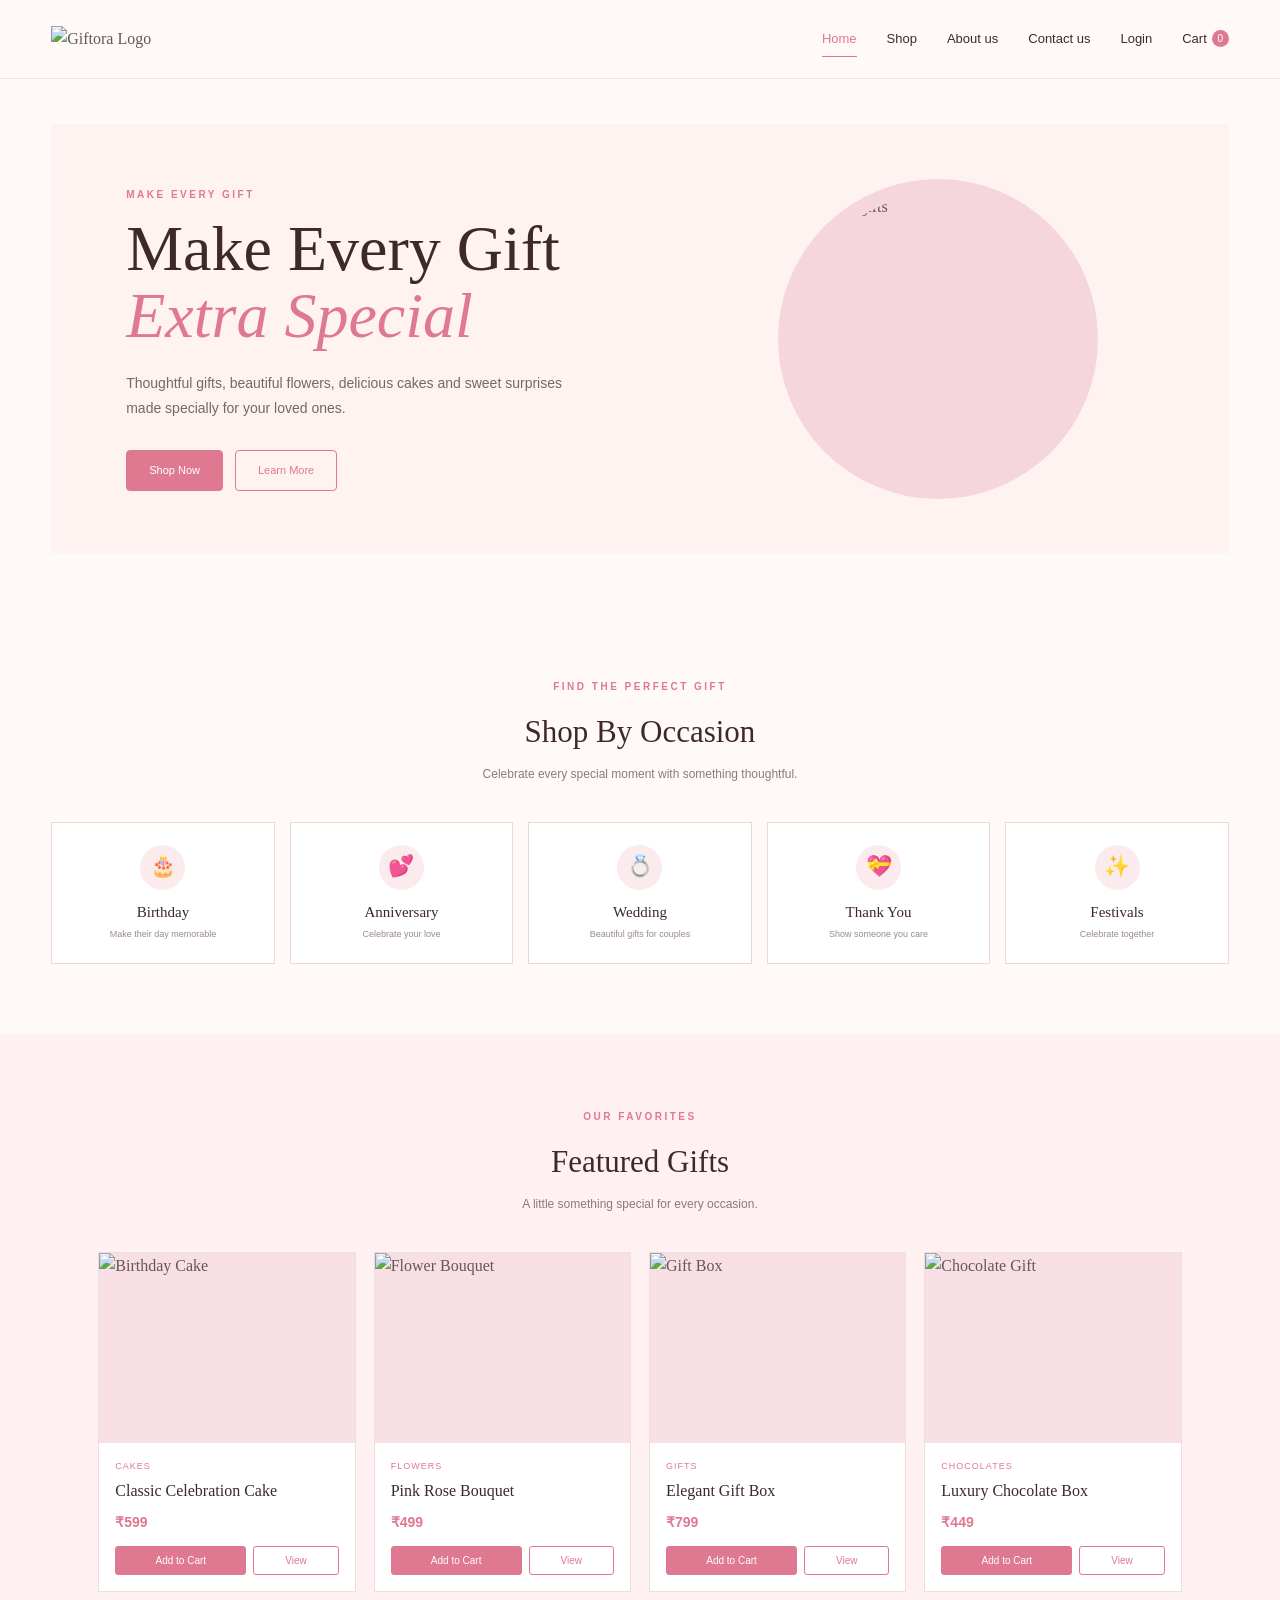
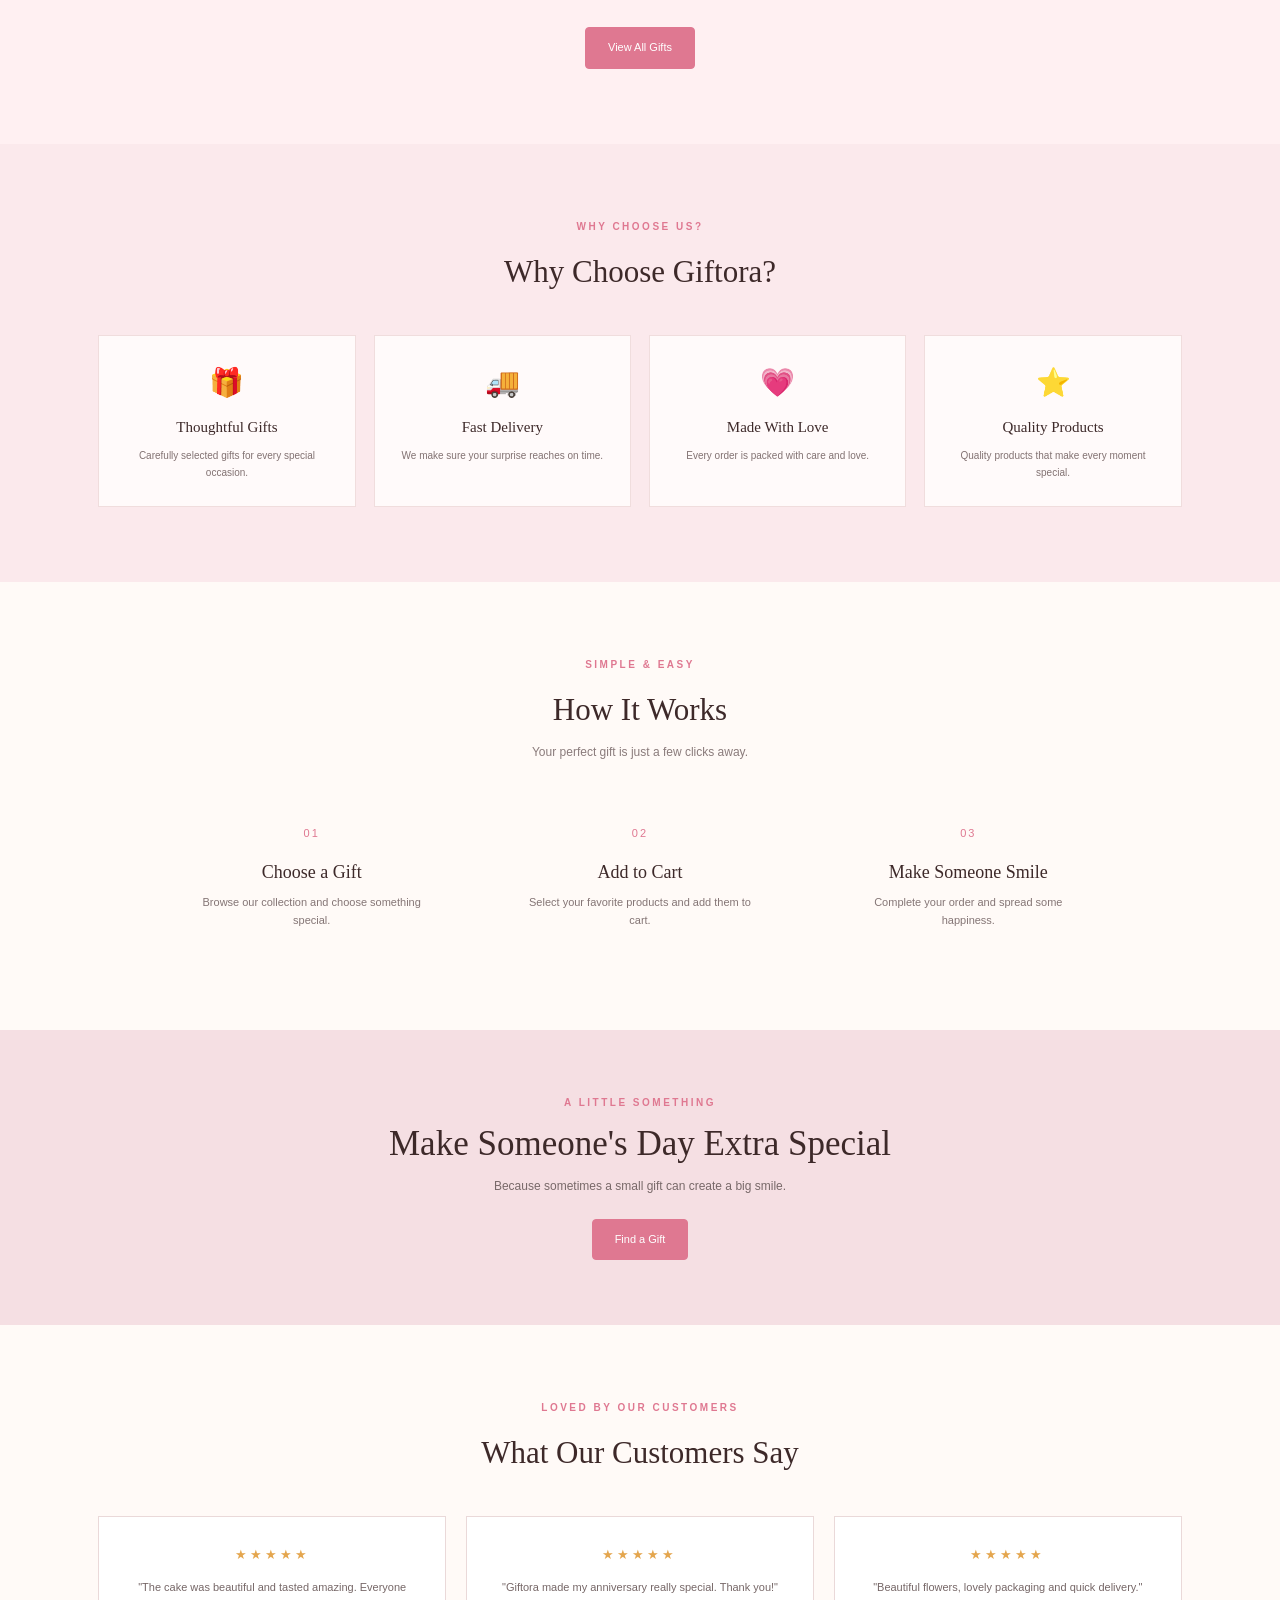
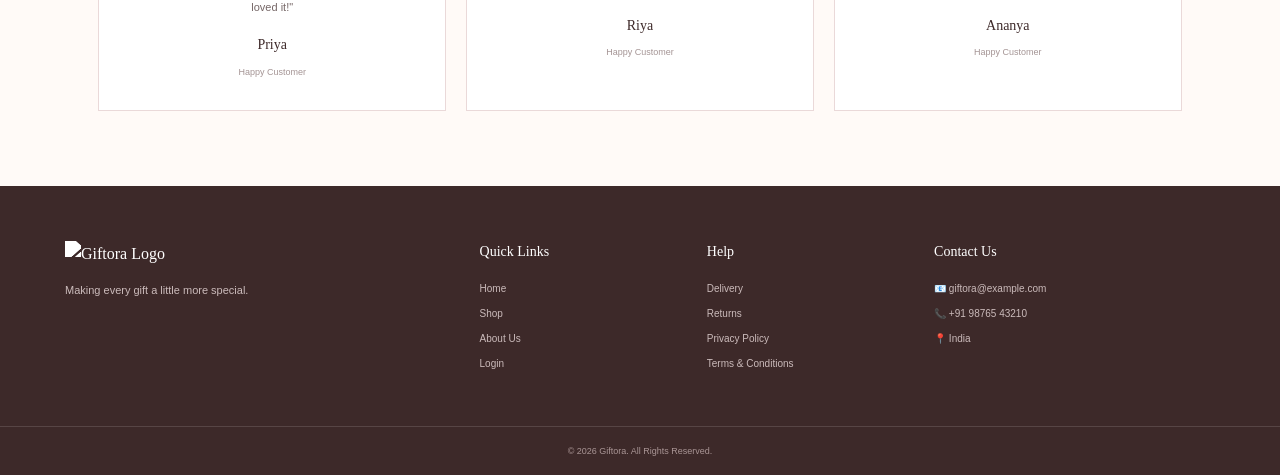
==== index.html @ 04ba8bd1 "Add files via upload" ====
<!DOCTYPE html>
<html lang="en">

<head>

    <meta charset="UTF-8">

    <meta name="viewport"
          content="width=device-width, initial-scale=1.0">

    <title>Giftora | Make Every Gift Extra Special</title>

   <link rel="stylesheet" href="style.css">


</head>


<body>


    <!-- =========================
         NAVIGATION BAR
    ========================== -->

    <header class="navbar">

        <div class="nav-container">

            <!-- LOGO -->
            <a href="index.html" class="logo">
                <img src="images/logo.png"
                     alt="Giftora Logo">
            </a>


            <!-- NAVIGATION LINKS -->

            <nav class="nav-links">

                <a href="index.html" class="active">
                    Home
                </a>

                <a href="products.html">
                    Shop
                </a>

                <a href="about.html">
                    About us
                </a>

                <a href="contact.html">
                    Contact us 
                </a>

                <a href="login.html">
                    Login
                </a>

                <a href="cart.html" class="cart-link">
                    Cart
                    <span id="cart-count">0</span>
                </a>

            </nav>


            <!-- MOBILE MENU BUTTON -->

            <button class="menu-btn"
                    id="menu-btn"
                    aria-label="Open menu">

                ☰

            </button>

        </div>

    </header>



    <!-- =========================
         HERO SECTION
    ========================== -->

    <main>


        <section class="hero">

            <div class="hero-container">


                <!-- LEFT CONTENT -->

                <div class="hero-content">

                    <p class="eyebrow">
                        MAKE EVERY GIFT
                    </p>

                    <h1>
                        Make Every Gift
                        <br>
                        <span>Extra Special</span>
                    </h1>

                    <p class="hero-description">

                        Thoughtful gifts, beautiful flowers,
                        delicious cakes and sweet surprises
                        made specially for your loved ones.

                    </p>


                    <div class="hero-buttons">

                        <a href="products.html"
                           class="primary-btn">

                            Shop Now

                        </a>

                        <a href="about.html"
                           class="secondary-btn">

                            Learn More

                        </a>

                    </div>

                </div>



                <!-- RIGHT HERO IMAGE -->

                <div class="hero-image">

                    <div class="hero-circle">

                        <img src="images/gift.jpg"
                             alt="Giftora gifts">

                    </div>

                </div>


            </div>

        </section>



        <!-- =========================
             SHOP BY OCCASION
        ========================== -->

        <section class="occasion-section">

            <div class="section-heading">

                <p class="eyebrow">
                    FIND THE PERFECT GIFT
                </p>

                <h2>
                    Shop By Occasion
                </h2>

                <p>
                    Celebrate every special moment
                    with something thoughtful.
                </p>

            </div>


            <div class="occasion-grid">


                <!-- BIRTHDAY -->

                <a href="products.html?category=birthday"
                   class="occasion-card">

                    <div class="occasion-icon">
                        🎂
                    </div>

                    <h3>
                        Birthday
                    </h3>

                    <p>
                        Make their day memorable
                    </p>

                </a>



                <!-- ANNIVERSARY -->

                <a href="products.html?category=anniversary"
                   class="occasion-card">

                    <div class="occasion-icon">
                        💕
                    </div>

                    <h3>
                        Anniversary
                    </h3>

                    <p>
                        Celebrate your love
                    </p>

                </a>



                <!-- WEDDING -->

                <a href="products.html?category=wedding"
                   class="occasion-card">

                    <div class="occasion-icon">
                        💍
                    </div>

                    <h3>
                        Wedding
                    </h3>

                    <p>
                        Beautiful gifts for couples
                    </p>

                </a>



                <!-- THANK YOU -->

                <a href="products.html?category=thankyou"
                   class="occasion-card">

                    <div class="occasion-icon">
                        💝
                    </div>

                    <h3>
                        Thank You
                    </h3>

                    <p>
                        Show someone you care
                    </p>

                </a>



                <!-- FESTIVAL -->

                <a href="products.html?category=festival"
                   class="occasion-card">

                    <div class="occasion-icon">
                        ✨
                    </div>

                    <h3>
                        Festivals
                    </h3>

                    <p>
                        Celebrate together
                    </p>

                </a>


            </div>

        </section>



        <!-- =========================
             FEATURED GIFTS
        ========================== -->

        <section class="featured-section">


            <div class="section-heading">

                <p class="eyebrow">
                    OUR FAVORITES
                </p>

                <h2>
                    Featured Gifts
                </h2>

                <p>
                    A little something special
                    for every occasion.
                </p>

            </div>



            <div class="product-grid">


                <!-- PRODUCT 1 -->

                <div class="product-card">

                    <div class="product-image">

                        <img src="images/cake.jpg"
                             alt="Birthday Cake">

                    </div>


                    <div class="product-info">

                        <p class="product-category">
                            Cakes
                        </p>

                        <h3>
                            Classic Celebration Cake
                        </h3>

                        <p class="product-price">
                            ₹599
                        </p>


                        <div class="product-actions">

                            <button
                                class="add-cart-btn"
                                onclick="addToCart(1)">

                                Add to Cart

                            </button>

                            <a
                                href="product-details.html?id=1"
                                class="view-btn">

                                View

                            </a>

                        </div>

                    </div>

                </div>



                <!-- PRODUCT 2 -->

                <div class="product-card">

                    <div class="product-image">

                        <img src="images/flower.jpg"
                             alt="Flower Bouquet">

                    </div>


                    <div class="product-info">

                        <p class="product-category">
                            Flowers
                        </p>

                        <h3>
                            Pink Rose Bouquet
                        </h3>

                        <p class="product-price">
                            ₹499
                        </p>


                        <div class="product-actions">

                            <button
                                class="add-cart-btn"
                                onclick="addToCart(2)">

                                Add to Cart

                            </button>

                            <a
                                href="product-details.html?id=2"
                                class="view-btn">

                                View

                            </a>

                        </div>

                    </div>

                </div>



                <!-- PRODUCT 3 -->

                <div class="product-card">

                    <div class="product-image">

                        <img src="images/gift.jpg"
                             alt="Gift Box">

                    </div>


                    <div class="product-info">

                        <p class="product-category">
                            Gifts
                        </p>

                        <h3>
                            Elegant Gift Box
                        </h3>

                        <p class="product-price">
                            ₹799
                        </p>


                        <div class="product-actions">

                            <button
                                class="add-cart-btn"
                                onclick="addToCart(3)">

                                Add to Cart

                            </button>

                            <a
                                href="product-details.html?id=3"
                                class="view-btn">

                                View

                            </a>

                        </div>

                    </div>

                </div>



                <!-- PRODUCT 4 -->

                <div class="product-card">

                    <div class="product-image">

                        <img src="images/chocolate.jpg"
                             alt="Chocolate Gift">

                    </div>


                    <div class="product-info">

                        <p class="product-category">
                            Chocolates
                        </p>

                        <h3>
                            Luxury Chocolate Box
                        </h3>

                        <p class="product-price">
                            ₹449
                        </p>


                        <div class="product-actions">

                            <button
                                class="add-cart-btn"
                                onclick="addToCart(4)">

                                Add to Cart

                            </button>

                            <a
                                href="product-details.html?id=4"
                                class="view-btn">

                                View

                            </a>

                        </div>

                    </div>

                </div>


            </div>


            <div class="section-button">

                <a href="products.html"
                   class="primary-btn">

                    View All Gifts

                </a>

            </div>


        </section>



        <!-- =========================
             WHY CHOOSE GIFTORA
        ========================== -->

        <section class="why-section">


            <div class="section-heading">

                <p class="eyebrow">
                    WHY CHOOSE US?
                </p>

                <h2>
                    Why Choose Giftora?
                </h2>

            </div>



            <div class="why-grid">


                <div class="why-card">

                    <div class="why-icon">
                        🎁
                    </div>

                    <h3>
                        Thoughtful Gifts
                    </h3>

                    <p>
                        Carefully selected gifts
                        for every special occasion.
                    </p>

                </div>



                <div class="why-card">

                    <div class="why-icon">
                        🚚
                    </div>

                    <h3>
                        Fast Delivery
                    </h3>

                    <p>
                        We make sure your surprise
                        reaches on time.
                    </p>

                </div>



                <div class="why-card">

                    <div class="why-icon">
                        💗
                    </div>

                    <h3>
                        Made With Love
                    </h3>

                    <p>
                        Every order is packed
                        with care and love.
                    </p>

                </div>



                <div class="why-card">

                    <div class="why-icon">
                        ⭐
                    </div>

                    <h3>
                        Quality Products
                    </h3>

                    <p>
                        Quality products that
                        make every moment special.
                    </p>

                </div>


            </div>

        </section>



        <!-- =========================
             HOW IT WORKS
        ========================== -->

        <section class="how-section">


            <div class="section-heading">

                <p class="eyebrow">
                    SIMPLE & EASY
                </p>

                <h2>
                    How It Works
                </h2>

                <p>
                    Your perfect gift is just
                    a few clicks away.
                </p>

            </div>



            <div class="how-grid">


                <div class="how-card">

                    <span class="step-number">
                        01
                    </span>

                    <h3>
                        Choose a Gift
                    </h3>

                    <p>
                        Browse our collection
                        and choose something special.
                    </p>

                </div>



                <div class="how-card">

                    <span class="step-number">
                        02
                    </span>

                    <h3>
                        Add to Cart
                    </h3>

                    <p>
                        Select your favorite
                        products and add them to cart.
                    </p>

                </div>



                <div class="how-card">

                    <span class="step-number">
                        03
                    </span>

                    <h3>
                        Make Someone Smile
                    </h3>

                    <p>
                        Complete your order
                        and spread some happiness.
                    </p>

                </div>


            </div>

        </section>



        <!-- =========================
             SPECIAL BANNER
        ========================== -->

        <section class="special-section">

            <div class="special-content">

                <p class="eyebrow">
                    A LITTLE SOMETHING
                </p>

                <h2>
                    Make Someone's Day
                    Extra Special
                </h2>

                <p>
                    Because sometimes a small gift
                    can create a big smile.
                </p>

                <a href="products.html"
                   class="primary-btn">

                    Find a Gift

                </a>

            </div>

        </section>



        <!-- =========================
             CUSTOMER LOVE
        ========================== -->

        <section class="reviews-section">


            <div class="section-heading">

                <p class="eyebrow">
                    LOVED BY OUR CUSTOMERS
                </p>

                <h2>
                    What Our Customers Say
                </h2>

            </div>



            <div class="review-grid">


                <div class="review-card">

                    <div class="stars">
                        ★★★★★
                    </div>

                    <p>
                        "The cake was beautiful and
                        tasted amazing. Everyone loved it!"
                    </p>

                    <h4>
                        Priya
                    </h4>

                    <span>
                        Happy Customer
                    </span>

                </div>



                <div class="review-card">

                    <div class="stars">
                        ★★★★★
                    </div>

                    <p>
                        "Giftora made my anniversary
                        really special. Thank you!"
                    </p>

                    <h4>
                        Riya
                    </h4>

                    <span>
                        Happy Customer
                    </span>

                </div>



                <div class="review-card">

                    <div class="stars">
                        ★★★★★
                    </div>

                    <p>
                        "Beautiful flowers, lovely
                        packaging and quick delivery."
                    </p>

                    <h4>
                        Ananya
                    </h4>

                    <span>
                        Happy Customer
                    </span>

                </div>


            </div>

        </section>


    </main>



    <!-- =========================
         FOOTER
    ========================== -->

    <footer>

        <div class="footer-container">


            <div class="footer-brand">

                <img src="images/logo.png"
                     alt="Giftora Logo">

                <p>
                    Making every gift a little
                    more special.
                </p>

            </div>



            <div class="footer-column">

                <h3>
                    Quick Links
                </h3>

                <a href="index.html">
                    Home
                </a>

                <a href="products.html">
                    Shop
                </a>

                <a href="about.html">
                    About Us
                </a>

                <a href="login.html">
                    Login
                </a>

            </div>



            <div class="footer-column">

                <h3>
                    Help
                </h3>

                <a href="#">
                    Delivery
                </a>

                <a href="#">
                    Returns
                </a>

                <a href="#">
                    Privacy Policy
                </a>

                <a href="#">
                    Terms & Conditions
                </a>

            </div>



            <div class="footer-column">

                <h3>
                    Contact Us
                </h3>

                <p>
                    📧 giftora@example.com
                </p>

                <p>
                    📞 +91 98765 43210
                </p>

                <p>
                    📍 India
                </p>

            </div>


        </div>



        <div class="footer-bottom">

            <p>
                © 2026 Giftora. All Rights Reserved.
            </p>

        </div>

    </footer>



    <!-- JAVASCRIPT -->

    <script src="script.js"></script>


</body>

</html>
---- style.css ----
* {
margin: 0;
padding: 0;
box-sizing: border-box;
}
:root {
--cream: #fffaf7;
--light-pink: #fcebed;
--soft-pink: #f7dfe4;
--pink: #df7891;
--dark-pink: #c85f79;
--brown: #3d2929;
--text: #665757;
--white: #ffffff;
--border: #ead9d9;
}
html {
scroll-behavior: smooth;
}
body {
font-family: Georgia, "Times New Roman", serif;
background: var(--cream);
color: var(--text);
line-height: 1.6;
}
a {
text-decoration: none;
color: inherit;
}
button,
input {
font-family: inherit;
}
img {
max-width: 100%;
display: block;
}
.navbar {
width: 100%;
background: rgba(255, 250, 247, 0.98);
border-bottom: 1px solid #eee1df;
position: sticky;
top: 0;
z-index: 1000;
}
.nav-container {
width: 92%;
max-width: 1200px;
min-height: 78px;
margin: auto;
display: flex;
align-items: center;
justify-content: space-between;
}
.logo {
display: flex;
align-items: center;
width: 125px;
}
.logo img {
width: 125px;
height: auto;
object-fit: contain;
}
.nav-links {
display: flex;
align-items: center;
gap: 30px;
}
.nav-links a {
font-family: Arial, sans-serif;
font-size: 13px;
color: var(--brown);
position: relative;
transition: 0.3s ease;
}
.nav-links a:hover {
color: var(--pink);
}
.nav-links a.active {
color: var(--pink);
}
.nav-links a.active::after {
content: "";
position: absolute;
width: 100%;
height: 1px;
background: var(--pink);
bottom: -8px;
left: 0;
}
.cart-link {
display: flex;
align-items: center;
gap: 5px;
}
#cart-count {
background: var(--pink);
color: white;
font-family: Arial, sans-serif;
font-size: 10px;
min-width: 17px;
height: 17px;
border-radius: 50%;
display: flex;
align-items: center;
justify-content: center;
}
.menu-btn {
display: none;
border: none;
background: transparent;
font-size: 25px;
cursor: pointer;
color: var(--brown);
}
.hero {
background: var(--cream);
padding: 45px 0 55px;
}
.hero-container {
width: 92%;
max-width: 1200px;
min-height: 430px;
margin: auto;
background: #fff3f1;
display: flex;
align-items: center;
justify-content: space-between;
padding: 45px 75px;
overflow: hidden;
}
.hero-content {
width: 52%;
}
.eyebrow {
font-family: Arial, sans-serif;
color: var(--pink);
font-size: 10px;
letter-spacing: 2.5px;
font-weight: 600;
margin-bottom: 12px;
}
.hero h1 {
font-size: clamp(40px, 5vw, 65px);
line-height: 1.05;
color: var(--brown);
font-weight: 500;
margin-bottom: 22px;
}
.hero h1 span {
color: var(--pink);
font-style: italic;
}
.hero-description {
font-family: Arial, sans-serif;
font-size: 14px;
line-height: 1.8;
color: #776767;
max-width: 470px;
margin-bottom: 28px;
}
.hero-buttons {
display: flex;
align-items: center;
gap: 12px;
}
.primary-btn {
display: inline-flex;
align-items: center;
justify-content: center;
background: var(--pink);
color: white;
font-family: Arial, sans-serif;
font-size: 11px;
padding: 11px 22px;
border-radius: 4px;
border: 1px solid var(--pink);
transition: 0.3s ease;
}
.primary-btn:hover {
background: var(--dark-pink);
border-color: var(--dark-pink);
transform: translateY(-2px);
}
.secondary-btn {
display: inline-flex;
align-items: center;
justify-content: center;
color: var(--pink);
font-family: Arial, sans-serif;
font-size: 11px;
padding: 11px 22px;
border: 1px solid var(--pink);
border-radius: 4px;
transition: 0.3s ease;
}
.secondary-btn:hover {
background: var(--pink);
color: white;
}
.hero-image {
    width: 42%;
    display: flex;
    justify-content: center;
    align-items: center;
}

.hero-circle {
    width: 320px;
    height: 320px;
    background: #f5d6dc;
    border-radius: 50%;
    padding: 15px;
    overflow: hidden;

    display: flex;
    justify-content: center;
    align-items: center;
}

.hero-circle img {
    width: 100%;
    height: 100%;
    object-fit: cover;
    object-position: center;
    border-radius: 50%;
    display: block;
}
.section-heading {
text-align: center;
margin-bottom: 38px;
}
.section-heading h2 {
font-size: 31px;
color: var(--brown);
font-weight: 500;
margin-bottom: 8px;
}
.section-heading > p:last-child {
font-family: Arial, sans-serif;
font-size: 12px;
color: #8a7b7b;
}
.occasion-section {
width: 92%;
max-width: 1200px;
margin: auto;
padding: 70px 0;
}
.occasion-grid {
display: grid;
grid-template-columns: repeat(5, 1fr);
gap: 15px;
}
.occasion-card {
background: white;
border: 1px solid var(--border);
min-height: 135px;
padding: 22px 12px;
text-align: center;
transition: 0.3s ease;
}
.occasion-card:hover {
transform: translateY(-5px);
box-shadow: 0 10px 25px rgba(80, 40, 40, 0.08);
}
.occasion-icon {
width: 45px;
height: 45px;
margin: auto auto 10px;
border-radius: 50%;
background: var(--light-pink);
display: flex;
align-items: center;
justify-content: center;
font-size: 21px;
}
.occasion-card h3 {
font-size: 15px;
font-weight: 500;
color: var(--brown);
margin-bottom: 3px;
}
.occasion-card p {
font-family: Arial, sans-serif;
font-size: 9px;
color: #998989;
}
.featured-section {
background: #fff0f2;
padding: 75px 4%;
}
.product-grid {
width: 92%;
max-width: 1200px;
margin: auto;
display: grid;
grid-template-columns: repeat(4, 1fr);
gap: 18px;
}
.product-card {
background: white;
border: 1px solid #eedede;
overflow: hidden;
transition: 0.3s ease;
}
.product-card:hover {
transform: translateY(-5px);
box-shadow: 0 12px 30px rgba(70, 30, 30, 0.08);
}
.product-image {
height: 190px;
background: #f8dfe4;
display: flex;
align-items: center;
justify-content: center;
overflow: hidden;
}
.product-image img {
width: 100%;
height: 100%;
object-fit: cover;
transition: 0.4s ease;
}
.product-card:hover .product-image img {
transform: scale(1.04);
}
.product-info {
padding: 16px;
}
.product-category {
font-family: Arial, sans-serif;
color: var(--pink);
font-size: 9px;
text-transform: uppercase;
letter-spacing: 1px;
margin-bottom: 5px;
}
.product-info h3 {
color: var(--brown);
font-size: 16px;
font-weight: 500;
margin-bottom: 7px;
}
.product-price {
color: var(--pink);
font-family: Arial, sans-serif;
font-weight: bold;
font-size: 14px;
margin-bottom: 13px;
}
.product-actions {
display: flex;
gap: 7px;
}
.add-cart-btn {
flex: 1;
background: var(--pink);
color: white;
border: 1px solid var(--pink);
padding: 8px 5px;
font-family: Arial, sans-serif;
font-size: 10px;
cursor: pointer;
border-radius: 3px;
transition: 0.3s ease;
}
.add-cart-btn:hover {
background: var(--dark-pink);
}
.view-btn {
display: flex;
align-items: center;
justify-content: center;
flex: 0.7;
color: var(--pink);
border: 1px solid var(--pink);
font-family: Arial, sans-serif;
font-size: 10px;
border-radius: 3px;
}
.view-btn:hover {
background: var(--pink);
color: white;
}
.section-button {
text-align: center;
margin-top: 35px;
}
.why-section {
padding: 75px 4%;
background: #fbe9ec;
}
.why-grid {
width: 92%;
max-width: 1100px;
margin: auto;
display: grid;
grid-template-columns: repeat(4, 1fr);
gap: 18px;
}
.why-card {
background: #fffafa;
padding: 25px 18px;
text-align: center;
border: 1px solid #f0dddd;
}
.why-icon {
font-size: 28px;
margin-bottom: 10px;
}
.why-card h3 {
color: var(--brown);
font-size: 15px;
font-weight: 500;
margin-bottom: 8px;
}
.why-card p {
font-family: Arial, sans-serif;
font-size: 10px;
line-height: 1.7;
color: #827272;
}
.how-section {
padding: 75px 4%;
background: var(--cream);
}
.how-grid {
width: 90%;
max-width: 950px;
margin: auto;
display: grid;
grid-template-columns: repeat(3, 1fr);
gap: 35px;
}
.how-card {
position: relative;
text-align: center;
padding: 25px;
}
.step-number {
display: block;
font-family: Arial, sans-serif;
font-size: 11px;
color: var(--pink);
letter-spacing: 2px;
margin-bottom: 15px;
}
.how-card h3 {
font-size: 18px;
color: var(--brown);
font-weight: 500;
margin-bottom: 8px;
}
.how-card p {
font-family: Arial, sans-serif;
font-size: 11px;
color: #847575;
}
.special-section {
background: #f5dfe3;
padding: 65px 20px;
text-align: center;
}
.special-content {
max-width: 650px;
margin: auto;
}
.special-section h2 {
color: var(--brown);
font-size: 35px;
line-height: 1.2;
font-weight: 500;
margin-bottom: 12px;
}
.special-section p:not(.eyebrow) {
font-family: Arial, sans-serif;
font-size: 12px;
color: #786969;
margin-bottom: 23px;
}
.reviews-section {
background: var(--cream);
padding: 75px 4%;
}
.review-grid {
width: 92%;
max-width: 1100px;
margin: auto;
display: grid;
grid-template-columns: repeat(3, 1fr);
gap: 20px;
}
.review-card {
background: white;
border: 1px solid var(--border);
padding: 28px;
text-align: center;
}
.stars {
color: #e4a64e;
font-size: 13px;
letter-spacing: 3px;
margin-bottom: 12px;
}
.review-card > p {
font-family: Arial, sans-serif;
font-size: 11px;
color: #766767;
line-height: 1.8;
margin-bottom: 17px;
}
.review-card h4 {
color: var(--brown);
font-size: 14px;
font-weight: 500;
}
.review-card span {
font-family: Arial, sans-serif;
font-size: 9px;
color: #a49494;
}
footer {
background: var(--brown);
color: white;
padding-top: 55px;
}
.footer-container {
width: 92%;
max-width: 1150px;
margin: auto;
display: grid;
grid-template-columns: 2fr 1fr 1fr 1.5fr;
gap: 40px;
padding-bottom: 45px;
}
.footer-brand {
display: flex;
flex-direction: column;
align-items: flex-start;
}
.footer-brand img {
width: 130px;
height: auto;
max-height: 65px;
object-fit: contain;
display: block;
margin-bottom: 15px;
opacity: 1;
filter: brightness(0) invert(1);
}
.footer-brand p {
font-family: Arial, sans-serif;
color: #cbbbbb;
font-size: 11px;
max-width: 230px;
}
.footer-column h3 {
font-size: 14px;
font-weight: 500;
margin-bottom: 17px;
}
.footer-column a,
.footer-column p {
display: block;
font-family: Arial, sans-serif;
font-size: 10px;
color: #cbbbbb;
margin-bottom: 9px;
transition: 0.3s ease;
}
.footer-column a:hover {
color: white;
}
.footer-bottom {
border-top: 1px solid #574545;
text-align: center;
padding: 17px;
}
.footer-bottom p {
font-family: Arial, sans-serif;
font-size: 9px;
color: #a99595;
}
.page-header {
background: #fbe8eb;
text-align: center;
padding: 65px 20px;
}
.page-header h1 {
font-size: 40px;
color: var(--brown);
font-weight: 500;
margin: 8px 0;
}
.page-header > p:last-child {
font-family: Arial, sans-serif;
font-size: 11px;
color: #847474;
}
.products-page {
width: 92%;
max-width: 1200px;
margin: auto;
padding: 65px 0;
}
.filters {
text-align: center;
margin-bottom: 40px;
}
.filter-btn {
background: transparent;
color: var(--brown);
border: 1px solid #e4cccc;
padding: 9px 20px;
margin: 4px;
border-radius: 20px;
font-family: Arial, sans-serif;
font-size: 10px;
cursor: pointer;
transition: 0.3s ease;
}
.filter-btn:hover,
.filter-btn.active-filter {
background: var(--pink);
color: white;
border-color: var(--pink);
}
.details-container {
width: 92%;
max-width: 1100px;
min-height: 620px;
margin: auto;
padding: 80px 0;
display: flex;
align-items: center;
gap: 70px;
}
.details-image {
width: 50%;
height: 450px;
background: #f7dfe4;
display: flex;
align-items: center;
justify-content: center;
overflow: hidden;
}
.details-image img {
width: 100%;
height: 100%;
object-fit: cover;
}
.details-content {
flex: 1;
}
.details-content h1 {
color: var(--brown);
font-size: 40px;
font-weight: 500;
margin: 8px 0 15px;
}
.details-content .product-price {
font-size: 22px;
}
.details-description {
font-family: Arial, sans-serif;
font-size: 13px;
color: #766767;
line-height: 1.8;
margin: 20px 0 25px;
}
.quantity {
width: 60px;
height: 40px;
border: 1px solid #decaca;
text-align: center;
margin-right: 8px;
}
.about-story {
width: 90%;
max-width: 1100px;
margin: 80px auto;
display: grid;
grid-template-columns: 1fr 1fr;
gap: 70px;
align-items: center;
}
.about-image {
width: 100%;
height: 480px;
overflow: hidden;
border-radius: 25px;
background: var(--soft-pink);
}
.about-image img {
width: 100%;
height: 100%;
object-fit: cover;
display: block;
}
.about-content {
padding: 10px;
}
.about-content h2 {
font-size: 42px;
line-height: 1.2;
color: var(--brown);
margin-bottom: 25px;
}
.about-content p:not(.eyebrow) {
margin-bottom: 18px;
font-size: 16px;
color: var(--text);
}
.about-content .primary-btn {
display: inline-block;
margin-top: 15px;
padding: 13px 25px;
background: var(--pink);
color: var(--white);
text-decoration: none;
border-radius: 25px;
transition: 0.3s ease;
}
.about-content .primary-btn:hover {
background: var(--dark-pink);
transform: translateY(-2px);
}
.about-values {
padding: 80px 5%;
background: var(--light-pink);
}
.about-values .section-heading {
text-align: center;
max-width: 650px;
margin: 0 auto 50px;
}
.about-values .section-heading h2 {
color: var(--brown);
font-size: 38px;
margin-bottom: 12px;
}
.about-values .section-heading > p:last-child {
color: var(--text);
}
.values-grid {
width: 100%;
max-width: 1100px;
margin: auto;
display: grid;
grid-template-columns: repeat(4, 1fr);
gap: 22px;
}
.value-card {
background: var(--white);
padding: 35px 22px;
text-align: center;
border-radius: 20px;
border: 1px solid var(--border);
transition: 0.3s ease;
}
.value-card:hover {
transform: translateY(-7px);
box-shadow: 0 12px 30px rgba(61, 41, 41, 0.08);
}
.value-icon {
width: 65px;
height: 65px;
margin: 0 auto 20px;
display: flex;
align-items: center;
justify-content: center;
border-radius: 50%;
background: var(--soft-pink);
color: var(--dark-pink);
font-size: 24px;
}
.value-card h3 {
color: var(--brown);
font-size: 20px;
margin-bottom: 12px;
}
.value-card p {
font-family: Arial, sans-serif;
color: var(--text);
font-size: 13px;
line-height: 1.7;
}
.about-highlight {
width: 90%;
max-width: 1100px;
margin: 90px auto;
display: grid;
grid-template-columns: 1.4fr 0.8fr;
gap: 60px;
align-items: center;
}
.highlight-content .eyebrow {
margin-bottom: 10px;
}
.highlight-content h2 {
color: var(--brown);
font-size: 40px;
line-height: 1.25;
margin-bottom: 20px;
}
.highlight-content > p:not(.eyebrow) {
max-width: 600px;
margin-bottom: 25px;
}
.highlight-points {
display: grid;
grid-template-columns: 1fr 1fr;
gap: 15px;
}
.highlight-point {
display: flex;
align-items: center;
gap: 10px;
color: var(--text);
font-size: 14px;
}
.highlight-point i {
width: 24px;
height: 24px;
display: flex;
align-items: center;
justify-content: center;
border-radius: 50%;
background: var(--pink);
color: white;
font-size: 11px;
}
.highlight-box {
background: var(--light-pink);
padding: 50px 35px;
text-align: center;
border-radius: 25px;
border: 1px solid var(--border);
}
.highlight-box > i {
font-size: 45px;
color: var(--pink);
margin-bottom: 20px;
}
.highlight-box h3 {
color: var(--brown);
font-size: 25px;
margin-bottom: 12px;
}
.highlight-box p {
font-size: 14px;
margin-bottom: 25px;
}
.highlight-box .secondary-btn {
display: inline-block;
padding: 12px 28px;
border: 1px solid var(--pink);
border-radius: 25px;
color: var(--dark-pink);
text-decoration: none;
transition: 0.3s ease;
}
.highlight-box .secondary-btn:hover {
background: var(--pink);
color: var(--white);
}
@media (max-width: 900px) {
.about-story {
grid-template-columns: 1fr;
gap: 40px;
}
.about-image {
height: 400px;
}
.values-grid {
grid-template-columns: repeat(2, 1fr);
}
.about-highlight {
grid-template-columns: 1fr;
gap: 40px;
}
}
@media (max-width: 600px) {
.about-story {
width: 92%;
margin: 50px auto;
}
.about-image {
height: 300px;
}
.about-content h2 {
font-size: 32px;
}
.about-values {
padding: 60px 5%;
}
.about-values .section-heading h2 {
font-size: 30px;
}
.values-grid {
grid-template-columns: 1fr;
}
.about-highlight {
width: 92%;
margin: 60px auto;
}
.highlight-content h2 {
font-size: 30px;
}
.highlight-points {
grid-template-columns: 1fr;
}
.highlight-box {
padding: 40px 25px;
}
}
.login-page {
min-height: 100vh;
background: #fffaf7;
display: flex;
align-items: center;
justify-content: center;
padding: 40px 20px;
}
.login-container {
width: 100%;
display: flex;
justify-content: center;
align-items: center;
}
.login-card {
width: 100%;
max-width: 570px;
min-height: 470px;
background: #ffffff;
border-radius: 10px;
padding: 55px 70px 50px;
box-shadow:
0 5px 25px rgba(61, 41, 41, 0.04);
}
.login-logo {
display: flex;
justify-content: center;
align-items: center;
margin-bottom: 55px;
text-decoration: none;
}
.login-logo img {
width: 145px;
height: auto;
display: block;
object-fit: contain;
}
.login-field {
display: grid;
grid-template-columns: 80px 15px 1fr;
align-items: center;
margin-bottom: 22px;
}
.login-field label {
font-family: Arial, sans-serif;
font-size: 14px;
color: #3d2929;
}
.login-field > span {
font-family: Arial, sans-serif;
font-size: 14px;
color: #665757;
text-align: center;
}
.login-field input {
width: 100%;
height: 34px;
border: none;
outline: none;
background: #e4e4e4;
padding: 7px 10px;
font-family: Arial, sans-serif;
font-size: 11px;
color: #665757;
}
.login-field input::placeholder {
color: #b7b7b7;
}
.login-field input:focus {
background: #dddddd;
box-shadow:
0 0 0 1px #df7891;
}
.forgot-password {
text-align: right;
margin-top: -8px;
margin-bottom: 18px;
padding-right: 15px;
}
.forgot-password a {
font-family: Arial, sans-serif;
font-size: 10px;
color: #665757;
text-decoration: none;
}
.forgot-password a:hover {
color: #df7891;
}
.login-btn {
display: block;
width: 80px;
height: 28px;
margin: 0 auto;
border: none;
border-radius: 20px;
background: #df7891;
color: #ffffff;
font-family: Arial, sans-serif;
font-size: 10px;
cursor: pointer;
transition: 0.3s ease;
}
.login-btn:hover {
background: #c85f79;
transform: translateY(-1px);
}
.register-text {
text-align: center;
margin-top: 25px;
font-family: Arial, sans-serif;
font-size: 9px;
color: #8a7a7a;
line-height: 1.5;
}
.register-text p {
margin: 0;
}
.register-text a {
color: #665757;
text-decoration: none;
}
.register-text a:hover {
color: #df7891;
}
.login-message {
display: none;
text-align: center;
margin-top: 18px;
font-family: Arial, sans-serif;
font-size: 11px;
}
@media (max-width: 600px) {
.login-page {
padding: 25px 15px;
}
.login-card {
max-width: 100%;
padding: 45px 30px 40px;
min-height: auto;
}
.login-logo {
margin-bottom: 40px;
}
.login-logo img {
width: 125px;
}
.login-field {
grid-template-columns: 70px 12px 1fr;
margin-bottom: 20px;
}
.login-field label {
font-size: 13px;
}
.forgot-password {
padding-right: 5px;
}
}
.cart-navbar {
width: 100%;
min-height: 60px;
background: #ffffff;
display: flex;
align-items: center;
justify-content: space-between;
padding: 8px 6%;
border-bottom: 1px solid #f1e7e7;
}
.cart-logo {
display: flex;
align-items: center;
}
.cart-logo img {
width: 95px;
height: auto;
display: block;
}
.cart-navbar nav {
display: flex;
align-items: center;
gap: 24px;
}
.cart-navbar nav a {
font-family: Arial, sans-serif;
font-size: 10px;
color: #3d2929;
text-decoration: none;
transition: 0.2s ease;
}
.cart-navbar nav a:hover {
color: #df7891;
}
.cart-title {
text-align: center;
background: #fffaf7;
padding: 25px 20px 18px;
}
.cart-title h1 {
color: #3d2929;
font-size: 25px;
font-weight: 500;
margin-bottom: 2px;
}
.cart-title p {
font-family: Arial, sans-serif;
font-size: 9px;
color: #8a7777;
}
.cart-area {
width: 100%;
background: #fcebed;
padding: 20px 7% 35px;
display: grid;
grid-template-columns: 1.35fr 0.65fr;
gap: 25px;
align-items: start;
}
.cart-items-section > h2,
.summary-section > h2 {
color: #3d2929;
font-size: 17px;
font-weight: 500;
margin-bottom: 12px;
}
.figma-cart-box {
background: #ffffff;
border-radius: 8px;
padding: 20px 15px;
min-height: 195px;
}
.figma-cart-item {
width: 100%;
display: flex;
align-items: center;
gap: 15px;
padding: 0 5px 15px;
margin-bottom: 15px;
border-bottom: 1px solid #f0e5e5;
}
.figma-cart-item:last-child {
border-bottom: none;
margin-bottom: 0;
padding-bottom: 0;
}
.figma-product-image {
width: 70px;
height: 60px;
flex-shrink: 0;
background: #fcebed;
border-radius: 6px;
overflow: hidden;
display: flex;
align-items: center;
justify-content: center;
}
.figma-product-image img {
width: 100%;
height: 100%;
object-fit: cover;
display: block;
}
.figma-product-info {
flex: 1;
}
.figma-product-info h3 {
font-size: 11px;
color: #3d2929;
font-weight: 500;
margin-bottom: 2px;
}
.figma-product-info > p {
font-family: Arial, sans-serif;
font-size: 10px;
color: #3d2929;
margin-bottom: 5px;
}
.quantity {
display: flex;
align-items: center;
gap: 5px;
font-family: Arial, sans-serif;
font-size: 8px;
color: #665757;
}
.quantity button {
width: 16px;
height: 16px;
padding: 0;
border: 1px solid #e6cccc;
background: #ffffff;
color: #665757;
border-radius: 2px;
cursor: pointer;
font-size: 10px;
line-height: 14px;
}
.quantity button:hover {
background: #fcebed;
border-color: #df7891;
}
.quantity-number {
min-width: 12px;
text-align: center;
font-size: 9px;
}
.remove-item {
display: block;
margin-top: 5px;
border: none;
background: transparent;
color: #c85f79;
font-family: Arial, sans-serif;
font-size: 7px;
padding: 0;
cursor: pointer;
text-decoration: underline;
}
.remove-item:hover {
color: #9f4059;
}
.figma-empty-cart {
display: none;
background: #ffffff;
border-radius: 8px;
padding: 50px 20px;
text-align: center;
}
.figma-empty-cart p {
font-family: Arial, sans-serif;
font-size: 12px;
color: #665757;
margin-bottom: 12px;
}
.figma-empty-cart a {
display: inline-block;
padding: 7px 16px;
background: #df7891;
color: #ffffff;
border-radius: 15px;
font-family: Arial, sans-serif;
font-size: 9px;
text-decoration: none;
}
.summary-box {
background: #ffffff;
border-radius: 8px;
padding: 28px 25px;
min-height: 195px;
}
.figma-summary-row {
display: flex;
justify-content: space-between;
align-items: center;
margin-bottom: 16px;
font-family: Arial, sans-serif;
font-size: 10px;
color: #3d2929;
}
.figma-summary-row span:last-child {
font-weight: 500;
}
.summary-box hr {
border: none;
border-top: 1px solid #ead9d9;
margin: 15px 0;
}
.figma-total-row {
display: flex;
justify-content: space-between;
align-items: center;
font-family: Arial, sans-serif;
font-size: 11px;
color: #3d2929;
margin-bottom: 25px;
}
.figma-total-row span:last-child {
font-weight: bold;
}
.figma-checkout-btn {
display: block;
width: 105px;
min-height: 32px;
margin: 0 auto;
border: none;
border-radius: 18px;
background: #df7891;
color: #ffffff;
font-family: Arial, sans-serif;
font-size: 8px;
line-height: 1.2;
cursor: pointer;
transition: 0.3s ease;
}
.figma-checkout-btn:hover {
background: #c85f79;
transform: translateY(-1px);
}
.figma-checkout-details {
width: 100%;
background: #fffaf7;
padding: 25px 20px 35px;
text-align: center;
}
.figma-checkout-details h2 {
color: #3d2929;
font-size: 18px;
font-weight: 500;
margin-bottom: 20px;
}
#checkoutForm {
width: 100%;
max-width: 450px;
margin: 0 auto;
}
.checkout-field {
display: grid;
grid-template-columns: 145px 1fr;
align-items: center;
gap: 15px;
margin-bottom: 12px;
text-align: left;
}
.checkout-field label {
font-family: Arial, sans-serif;
font-size: 9px;
color: #3d2929;
}
.checkout-field input {
width: 100%;
height: 26px;
border: none;
outline: none;
background: #dddddd;
padding: 5px 8px;
font-family: Arial, sans-serif;
font-size: 9px;
color: #665757;
}
.checkout-field input:focus {
background: #d5d5d5;
box-shadow: 0 0 0 1px #df7891;
}
.payment-method {
text-align: left;
margin-top: 25px;
margin-left: 160px;
font-family: Arial, sans-serif;
font-size: 9px;
color: #3d2929;
}
.payment-method > p {
margin-bottom: 5px;
font-weight: 500;
}
.payment-method label {
display: block;
margin-bottom: 4px;
cursor: pointer;
}
.payment-method input {
margin-right: 5px;
accent-color: #df7891;
}
.figma-checkout-details .place-order-btn {
display: block;
width: 80px;
height: 27px;
margin: 20px auto 0;
border: none;
border-radius: 15px;
background: #df7891;
color: #ffffff;
font-family: Arial, sans-serif;
font-size: 8px;
cursor: pointer;
transition: 0.3s ease;
}
.figma-checkout-details .place-order-btn:hover {
background: #c85f79;
transform: translateY(-1px);
}
.order-message {
display: none;
margin-top: 12px;
font-family: Arial, sans-serif;
font-size: 10px;
color: #c85f79;
}
@media (max-width: 800px) {
.cart-navbar {
padding: 10px 5%;
}
.cart-navbar nav {
gap: 12px;
}
.cart-navbar nav a {
font-size: 9px;
}
.cart-area {
grid-template-columns: 1fr;
padding: 25px 5%;
}
.summary-section {
width: 100%;
}
}
@media (max-width: 600px) {
.cart-navbar {
min-height: 55px;
padding: 8px 4%;
}
.cart-logo img {
width: 80px;
}
.cart-navbar nav {
gap: 8px;
}
.cart-navbar nav a {
font-size: 7px;
}
.cart-title {
padding: 22px 15px 15px;
}
.cart-title h1 {
font-size: 21px;
}
.cart-area {
padding: 20px 4%;
}
.figma-cart-item {
gap: 10px;
}
.figma-product-image {
width: 60px;
height: 55px;
}
.figma-product-info h3 {
font-size: 10px;
}
.checkout-field {
grid-template-columns: 1fr;
gap: 5px;
margin-bottom: 15px;
}
.checkout-field input {
height: 30px;
}
.payment-method {
margin-left: 0;
margin-top: 20px;
}
}
.cart-section {
width: 92%;
max-width: 1050px;
margin: auto;
padding: 70px 0;
}
.cart-item {
background: white;
border: 1px solid var(--border);
padding: 18px;
margin-bottom: 15px;
display: flex;
align-items: center;
gap: 20px;
}
.cart-item-image {
width: 80px;
height: 80px;
background: #f8dfe4;
display: flex;
align-items: center;
justify-content: center;
overflow: hidden;
}
.cart-item-image img {
width: 100%;
height: 100%;
object-fit: cover;
}
.cart-item-info {
flex: 1;
}
.cart-item-info h3 {
color: var(--brown);
font-size: 15px;
font-weight: 500;
}
.cart-item-info p {
font-family: Arial, sans-serif;
font-size: 10px;
color: #887878;
}
.cart-quantity {
display: flex;
align-items: center;
gap: 10px;
}
.qty-btn {
width: 28px;
height: 28px;
background: var(--light-pink);
border: 1px solid #e5cccc;
cursor: pointer;
}
.remove-btn {
background: transparent;
border: none;
color: #b64f64;
font-family: Arial, sans-serif;
font-size: 10px;
cursor: pointer;
}
.cart-summary {
background: #fbe8eb;
padding: 30px;
margin-top: 30px;
text-align: right;
}
.cart-total {
color: var(--brown);
font-size: 22px;
margin-bottom: 18px;
}
.empty-cart {
text-align: center;
padding: 80px 20px;
}
.empty-cart h2 {
color: var(--brown);
font-weight: 500;
margin-bottom: 10px;
}
.empty-cart p {
font-family: Arial, sans-serif;
font-size: 12px;
color: #857575;
margin-bottom: 20px;
}
.login-section {
min-height: 650px;
padding: 70px 20px;
display: flex;
align-items: center;
justify-content: center;
background: #fff7f5;
}
.login-box {
width: 100%;
max-width: 420px;
background: white;
border: 1px solid var(--border);
padding: 40px;
}
.login-box h1 {
color: var(--brown);
font-size: 30px;
font-weight: 500;
margin-bottom: 5px;
}
.login-box > p {
font-family: Arial, sans-serif;
font-size: 11px;
color: #897979;
margin-bottom: 25px;
}
.login-box label {
display: block;
font-family: Arial, sans-serif;
font-size: 11px;
color: var(--brown);
margin: 15px 0 6px;
}
.login-box input {
width: 100%;
height: 42px;
border: 1px solid #dfcece;
padding: 0 12px;
outline: none;
font-family: Arial, sans-serif;
font-size: 11px;
}
.login-box input:focus {
border-color: var(--pink);
}
.full-btn {
width: 100%;
margin-top: 18px;
cursor: pointer;
border: none;
}
#loginMessage {
font-family: Arial, sans-serif;
font-size: 11px;
text-align: center;
margin-top: 15px;
}
.about-section {
width: 92%;
max-width: 1100px;
margin: auto;
padding: 80px 0;
display: flex;
align-items: center;
gap: 65px;
}
.about-image {
width: 48%;
height: 380px;
background: #f8dfe4;
display: flex;
align-items: center;
justify-content: center;
overflow: hidden;
}
.about-image img {
width: 100%;
height: 100%;
object-fit: cover;
}
.about-content {
flex: 1;
}
.about-content h2 {
color: var(--brown);
font-size: 38px;
font-weight: 500;
line-height: 1.2;
margin: 10px 0 20px;
}
.about-content p {
font-family: Arial, sans-serif;
font-size: 12px;
color: #766767;
line-height: 1.9;
margin-bottom: 15px;
}
.contact-section {
    width: 90%;
    max-width: 1000px;
    margin: auto;
    padding: 65px 0;
    display: grid;
    grid-template-columns: 1fr 1fr;
    gap: 60px;
    background: var(--cream);
    text-align: left;
}

/* LEFT SIDE */

.contact-info {
    padding: 20px 0;
}

.contact-info h2 {
    color: var(--brown);
    font-size: 34px;
    font-weight: 500;
    line-height: 1.3;
    margin: 10px 0 15px;
}

.contact-intro {
    font-family: Arial, sans-serif;
    font-size: 12px;
    color: #7d6d6d;
    line-height: 1.7;
    margin-bottom: 25px;
    max-width: 400px;
}

.contact-item {
    display: flex;
    align-items: center;
    gap: 14px;
    margin-bottom: 18px;
}

.contact-icon {
    width: 38px;
    height: 38px;
    background: var(--light-pink);
    color: var(--pink);
    border-radius: 50%;

    display: flex;
    align-items: center;
    justify-content: center;

    font-size: 14px;
}

.contact-item h3 {
    color: var(--brown);
    font-size: 13px;
    font-weight: 500;
    margin-bottom: 2px;
}

.contact-item p {
    font-family: Arial, sans-serif;
    font-size: 10px;
    color: #857575;
}

/* RIGHT SIDE - FORM */

.contact-form-box {
    background: white;
    border: 1px solid var(--border);
    padding: 30px;
}

.contact-form-box h2 {
    color: var(--brown);
    font-size: 25px;
    font-weight: 500;
    margin-bottom: 5px;
}

.contact-form-box > p {
    font-family: Arial, sans-serif;
    font-size: 10px;
    color: #897979;
    margin-bottom: 20px;
}

.form-group {
    margin-bottom: 14px;
}

.form-group label {
    display: block;
    font-family: Arial, sans-serif;
    font-size: 10px;
    color: var(--brown);
    margin-bottom: 5px;
}

.form-group input,
.form-group textarea {
    width: 100%;
    border: 1px solid #dfcece;
    padding: 10px;
    outline: none;
    font-family: Arial, sans-serif;
    font-size: 10px;
}

.form-group input {
    height: 38px;
}

.form-group textarea {
    height: 100px;
    resize: vertical;
}

.form-group input:focus,
.form-group textarea:focus {
    border-color: var(--pink);
}

.contact-submit {
    background: var(--pink);
    color: white;
    border: none;
    padding: 10px 20px;
    font-family: Arial, sans-serif;
    font-size: 10px;
    cursor: pointer;
    border-radius: 3px;
}

.contact-submit:hover {
    background: var(--dark-pink);
}

.form-message {
    font-family: Arial, sans-serif;
    font-size: 10px;
    color: var(--pink);
    margin-top: 10px;
}

/* HIDE FAQ FOR A SHORTER PAGE */

.faq-section {
    display: none;
}

/* MOBILE */

@media (max-width: 700px) {
    .contact-section {
        grid-template-columns: 1fr;
        gap: 30px;
        padding: 45px 0;
    }

    .contact-info {
        text-align: center;
    }

    .contact-intro {
        margin: auto auto 25px;
    }

    .contact-item {
        justify-content: center;
    }

    .contact-form-box {
        padding: 25px;
    }
}
@media (max-width: 900px) {
.nav-links {
gap: 15px;
}
.nav-links a {
font-size: 11px;
}
.hero-container {
padding: 40px;
}
.hero-circle {
width: 260px;
height: 260px;
}
.occasion-grid {
grid-template-columns: repeat(3, 1fr);
}
.product-grid {
grid-template-columns: repeat(2, 1fr);
}
.why-grid {
grid-template-columns: repeat(2, 1fr);
}
.footer-container {
grid-template-columns: repeat(2, 1fr);
}
.details-container {
gap: 35px;
}
}
@media (max-width: 650px) {
.nav-container {
min-height: 65px;
}
.logo,
.logo img {
width: 95px;
}
.menu-btn {
display: block;
}
.nav-links {
display: none;
position: absolute;
top: 65px;
left: 0;
width: 100%;
background: var(--cream);
padding: 20px;
flex-direction: column;
gap: 18px;
border-bottom: 1px solid #eadada;
}
.nav-links.show {
display: flex;
}
.nav-links a {
font-size: 12px;
}
.hero {
padding: 20px 0 35px;
}
.hero-container {
width: 94%;
padding: 40px 20px;
flex-direction: column;
text-align: center;
gap: 35px;
}
.hero-content {
width: 100%;
}
.hero h1 {
font-size: 39px;
}
.hero-description {
font-size: 12px;
}
.hero-buttons {
justify-content: center;
}
.hero-image {
width: 100%;
}
.hero-circle {
width: 230px;
height: 230px;
}
.section-heading h2 {
font-size: 27px;
}
.occasion-section {
padding: 50px 0;
}
.occasion-grid {
grid-template-columns: repeat(2, 1fr);
}
.featured-section {
padding: 55px 3%;
}
.product-grid {
grid-template-columns: 1fr;
width: 94%;
}
.product-image {
height: 220px;
}
.why-section {
padding: 55px 3%;
}
.why-grid {
grid-template-columns: 1fr;
width: 94%;
}
.how-section {
padding: 55px 3%;
}
.how-grid {
grid-template-columns: 1fr;
gap: 10px;
}
.special-section h2 {
font-size: 28px;
}
.review-grid {
grid-template-columns: 1fr;
width: 94%;
}
.footer-container {
grid-template-columns: 1fr;
gap: 30px;
}
.footer-brand {
align-items: flex-start;
}
.footer-brand img {
width: 120px;
}
.page-header {
padding: 50px 20px;
}
.page-header h1 {
font-size: 31px;
}
.details-container {
width: 90%;
padding: 50px 0;
flex-direction: column;
gap: 35px;
}
.details-image {
width: 100%;
height: 330px;
}
.details-content h1 {
font-size: 31px;
}
.cart-section {
width: 94%;
padding: 50px 0;
}
.cart-item {
flex-wrap: wrap;
gap: 12px;
}
.cart-item-info {
min-width: calc(100% - 100px);
}
.cart-quantity {
margin-left: 100px;
}
.login-section {
padding: 50px 15px;
}
.login-box {
padding: 30px 22px;
}
.about-section {
width: 90%;
padding: 55px 0;
flex-direction: column;
gap: 35px;
}
.about-image {
width: 100%;
height: 280px;
}
.about-content h2 {
font-size: 30px;
}
.contact-grid {
grid-template-columns: 1fr;
}
}
@media (max-width: 400px) {
.occasion-grid {
grid-template-columns: 1fr;
}
.hero h1 {
font-size: 34px;
}
.hero-buttons {
flex-direction: column;
width: 100%;
}
.hero-buttons a {
width: 100%;
}
.product-actions {
flex-direction: column;
}
.view-btn {
padding: 8px;
}
}
.product-details-page {
background: #fffaf7;
color: #3d2929;
}
.product-detail-container {
width: 100%;
max-width: 1050px;
margin: 0 auto;
padding: 55px 6% 50px;
display: grid;
grid-template-columns: 1fr 1fr;
gap: 65px;
align-items: center;
}
.product-detail-image {
background: #f7dfe4;
border-radius: 8px;
padding: 12px;
width: 100%;
max-width: 450px;
margin: 0 auto;
}
.product-detail-image img {
width: 100%;
height: 360px;
object-fit: cover;
display: block;
border-radius: 5px;
}
.product-detail-info {
text-align: center;
}
.product-detail-info h1 {
font-size: 24px;
font-weight: 500;
color: #3d2929;
margin-bottom: 8px;
}
.product-detail-description {
font-family: Arial, sans-serif;
font-size: 9px;
color: #665757;
line-height: 1.5;
max-width: 330px;
margin: 0 auto 10px;
}
.product-rating {
font-family: Arial, sans-serif;
font-size: 9px;
color: #3d2929;
margin-bottom: 7px;
}
.product-rating span {
color: #df7891;
}
.product-detail-price {
font-family: Arial, sans-serif;
font-size: 16px;
font-weight: 500;
color: #3d2929;
margin-bottom: 18px;
}
.customize-title {
font-family: Arial, sans-serif;
font-size: 10px;
color: #665757;
margin-bottom: 6px;
}
.customize-field {
display: flex;
justify-content: center;
align-items: center;
margin-bottom: 6px;
gap: 5px;
}
.customize-field label {
width: 55px;
text-align: right;
font-family: Arial, sans-serif;
font-size: 8px;
color: #665757;
}
.customize-field input,
.customize-field textarea {
width: 145px;
height: 20px;
border: 1px solid #bdaaaa;
background: #ffffff;
outline: none;
padding: 3px 5px;
font-family: Arial, sans-serif;
font-size: 8px;
color: #3d2929;
}
.customize-field textarea {
resize: none;
height: 28px;
}
.customize-field input:focus,
.customize-field textarea:focus {
border-color: #df7891;
}
.product-quantity {
display: flex;
justify-content: center;
align-items: center;
gap: 5px;
margin: 15px 0;
}
.product-quantity > span {
font-family: Arial, sans-serif;
font-size: 9px;
color: #665757;
margin-right: 3px;
}
.product-quantity button {
width: 18px;
height: 18px;
border: 1px solid #dfcaca;
background: #ffffff;
color: #665757;
cursor: pointer;
border-radius: 2px;
font-size: 10px;
}
.product-quantity button:hover {
background: #fcebed;
border-color: #df7891;
}
.product-quantity .quantity-number {
width: 18px;
text-align: center;
font-family: Arial, sans-serif;
font-size: 9px;
}
.product-detail-actions {
display: flex;
justify-content: center;
gap: 25px;
margin-top: 12px;
}
.product-detail-actions button {
width: 75px;
height: 26px;
border: none;
border-radius: 15px;
background: #df7891;
color: #ffffff;
font-family: Arial, sans-serif;
font-size: 8px;
cursor: pointer;
transition: 0.3s ease;
}
.product-detail-actions button:hover {
background: #c85f79;
transform: translateY(-1px);
}
.product-description-section {
background: #fcebed;
padding: 30px 10%;
text-align: center;
}
.product-description-section p {
max-width: 850px;
margin: 0 auto;
font-size: 13px;
color: #3d2929;
line-height: 1.6;
}
.related-products {
background: #fffaf7;
padding: 35px 7% 50px;
}
.related-products h2 {
text-align: center;
font-size: 17px;
font-weight: 500;
color: #3d2929;
margin-bottom: 25px;
}
.related-product-grid {
display: grid;
grid-template-columns:
repeat(4, 1fr);
gap: 20px;
max-width: 950px;
margin: 0 auto;
}
.related-product-card {
background: #ffffff;
text-align: center;
padding: 10px;
border-radius: 5px;
transition: 0.3s ease;
}
.related-product-card:hover {
transform: translateY(-3px);
box-shadow:
0 5px 15px rgba(61, 41, 41, 0.08);
}
.related-product-card img {
width: 100%;
height: 120px;
object-fit: cover;
display: block;
border-radius: 4px;
margin-bottom: 8px;
}
.related-product-card h3 {
font-family: Arial, sans-serif;
font-size: 9px;
font-weight: 500;
color: #3d2929;
margin-bottom: 3px;
}
.related-product-card p {
font-family: Arial, sans-serif;
font-size: 9px;
color: #665757;
}
.product-cart-message {
display: none;
margin-top: 12px;
font-family: Arial, sans-serif;
font-size: 9px;
color: #c85f79;
}
@media (max-width: 800px) {
.product-detail-container {
grid-template-columns: 1fr;
gap: 35px;
padding: 40px 7%;
}
.product-detail-image {
max-width: 400px;
}
.product-detail-info {
max-width: 450px;
width: 100%;
margin: 0 auto;
}
.related-product-grid {
grid-template-columns:
repeat(2, 1fr);
}
}
@media (max-width: 500px) {
.product-detail-container {
padding: 30px 5%;
}
.product-detail-image img {
height: 280px;
}
.product-detail-info h1 {
font-size: 21px;
}
.product-description-section {
padding: 25px 7%;
}
.product-description-section p {
font-size: 11px;
}
.related-product-grid {
grid-template-columns: 1fr 1fr;
gap: 10px;
}
.related-product-card img {
height: 100px;
}
}
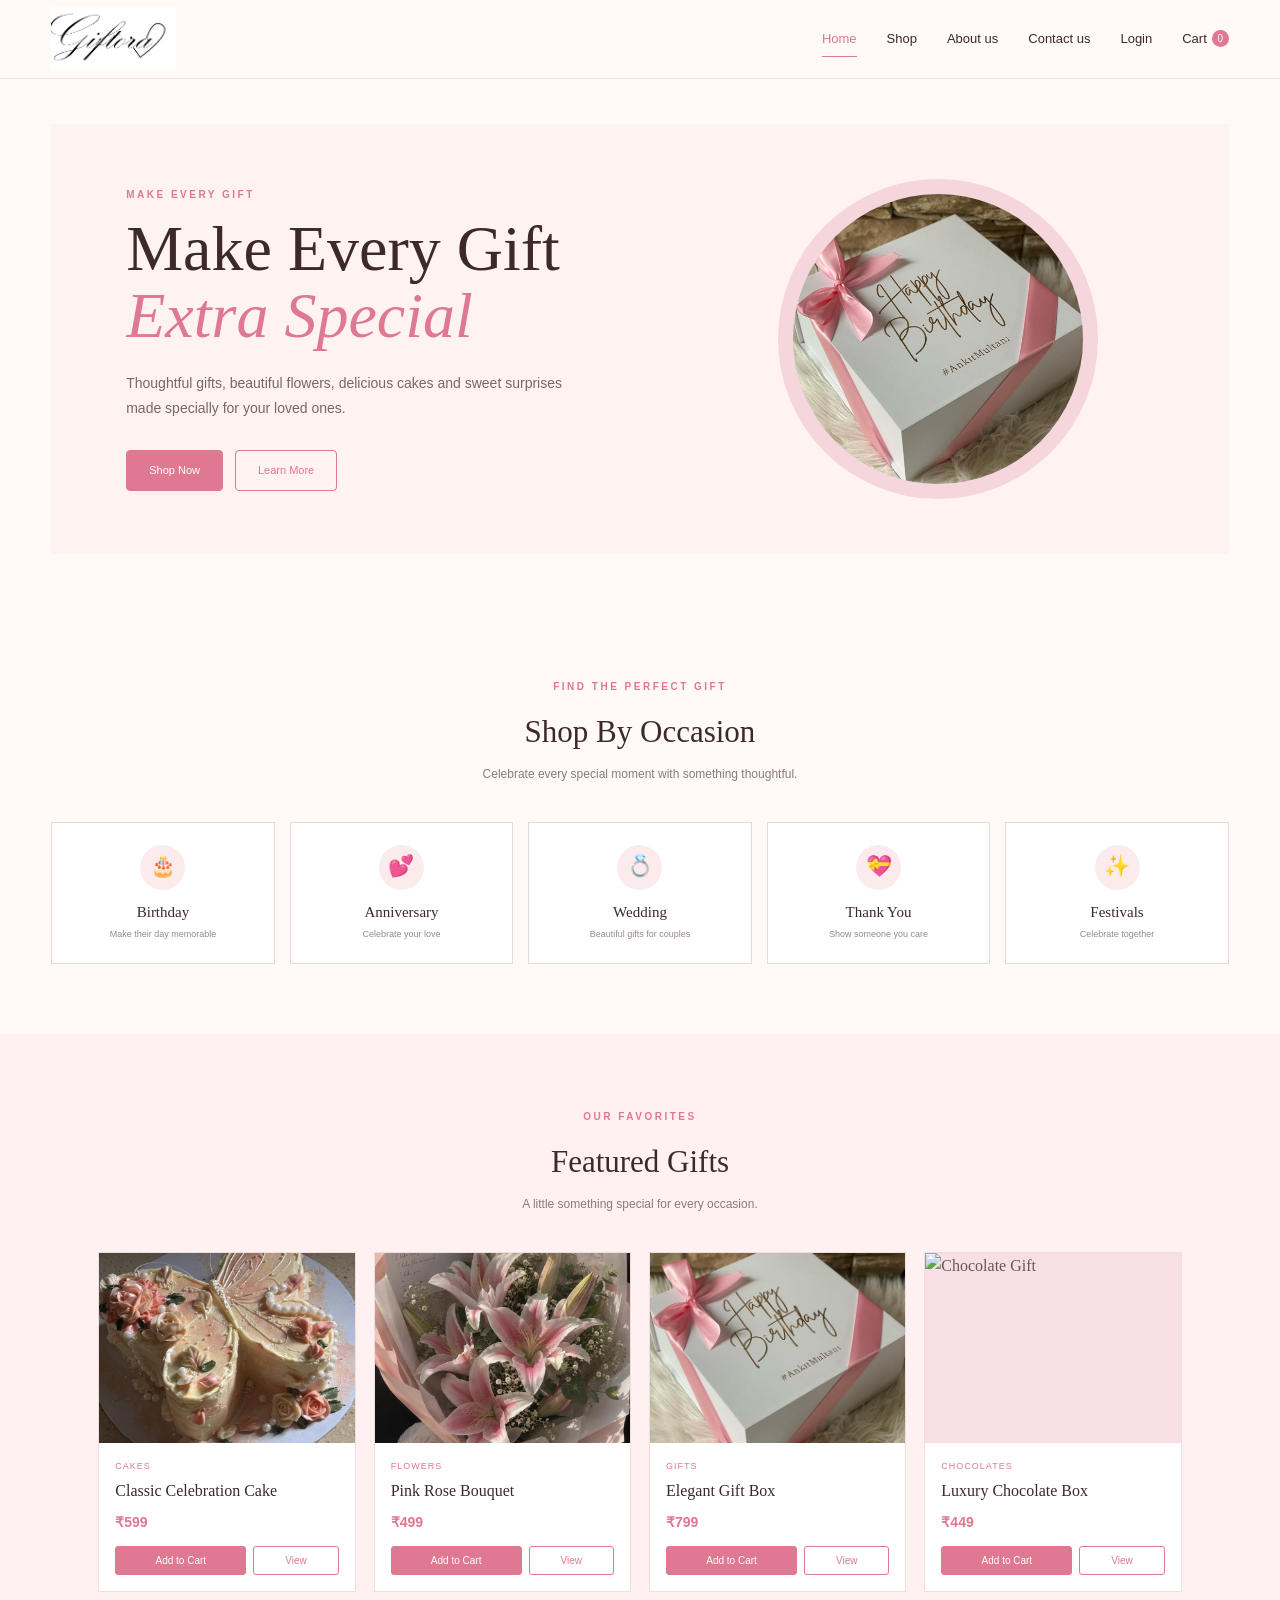
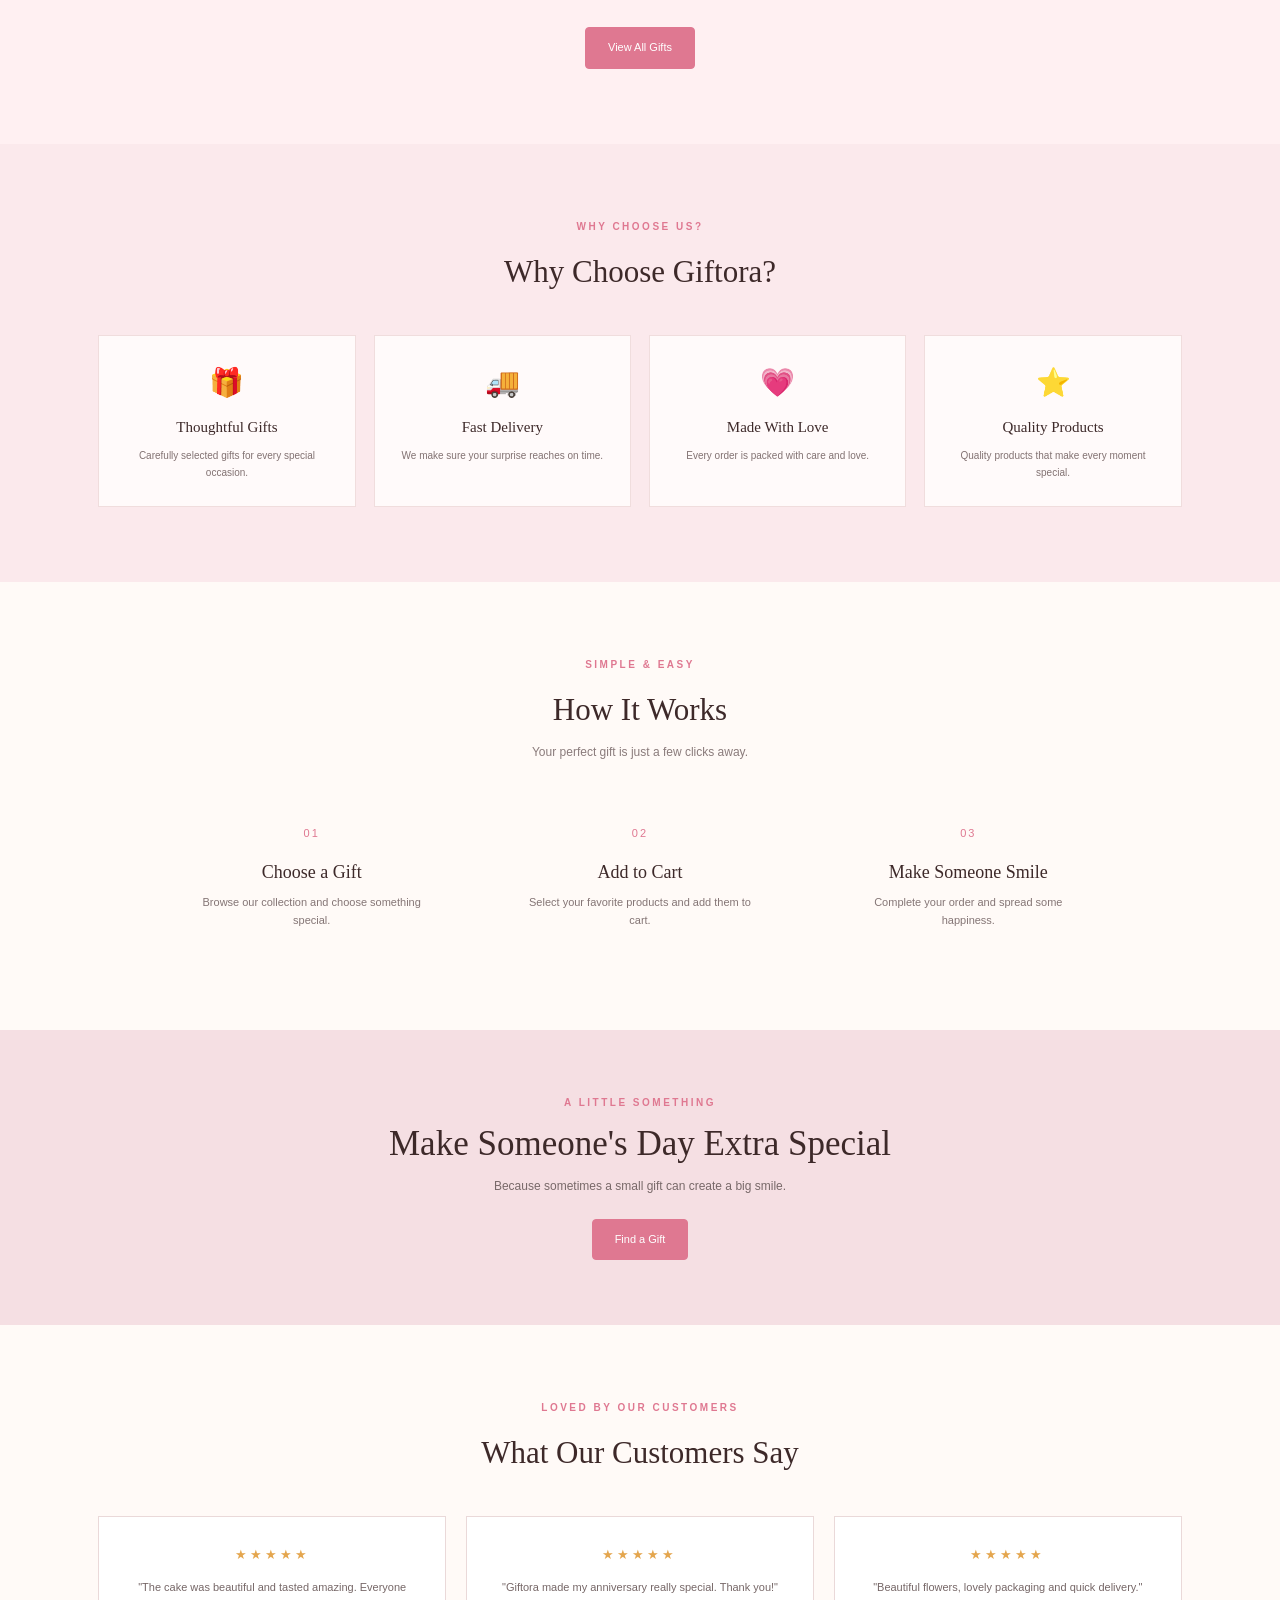
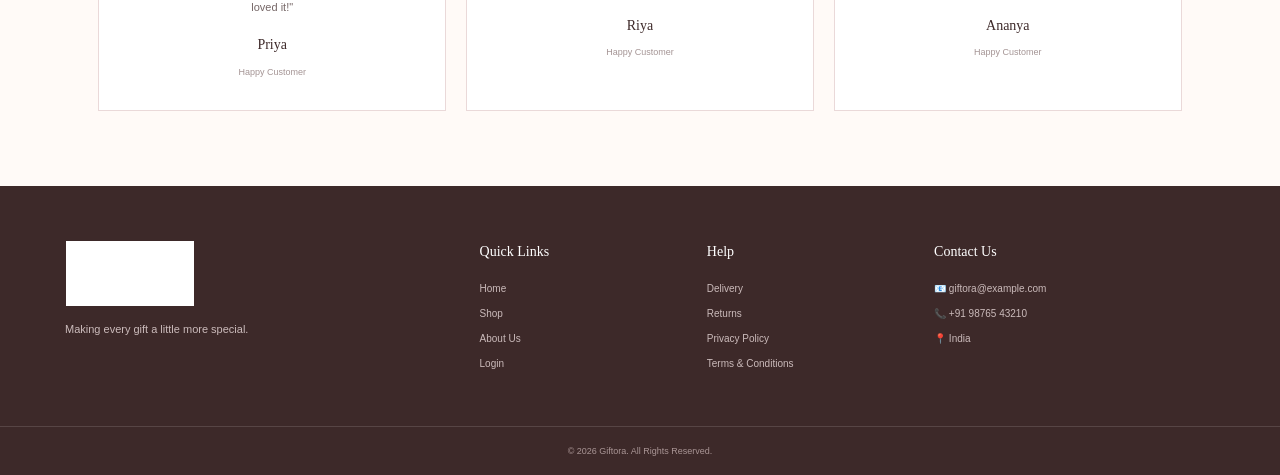
==== commit ad755d10: "Add files via upload" ====
--- a/index.html
+++ b/index.html
@@ -29,7 +29,7 @@
 
             <!-- LOGO -->
             <a href="index.html" class="logo">
-                <img src="images/logo.png"
+                <img src="logo.png"
                      alt="Giftora Logo">
             </a>
 
@@ -145,7 +145,7 @@
 
                     <div class="hero-circle">
 
-                        <img src="images/gift.jpg"
+                        <img src="gift.jpg"
                              alt="Giftora gifts">
 
                     </div>
@@ -331,7 +331,7 @@
 
                     <div class="product-image">
 
-                        <img src="images/cake.jpg"
+                        <img src="cake.jpg"
                              alt="Birthday Cake">
 
                     </div>
@@ -384,7 +384,7 @@
 
                     <div class="product-image">
 
-                        <img src="images/flower.jpg"
+                        <img src="flower.jpg"
                              alt="Flower Bouquet">
 
                     </div>
@@ -437,7 +437,7 @@
 
                     <div class="product-image">
 
-                        <img src="images/gift.jpg"
+                        <img src="gift.jpg"
                              alt="Gift Box">
 
                     </div>
@@ -490,7 +490,7 @@
 
                     <div class="product-image">
 
-                        <img src="images/chocolate.jpg"
+                        <img src="chocolate.jpg"
                              alt="Chocolate Gift">
 
                     </div>
@@ -898,7 +898,7 @@
 
             <div class="footer-brand">
 
-                <img src="images/logo.png"
+                <img src="logo.png"
                      alt="Giftora Logo">
 
                 <p>
